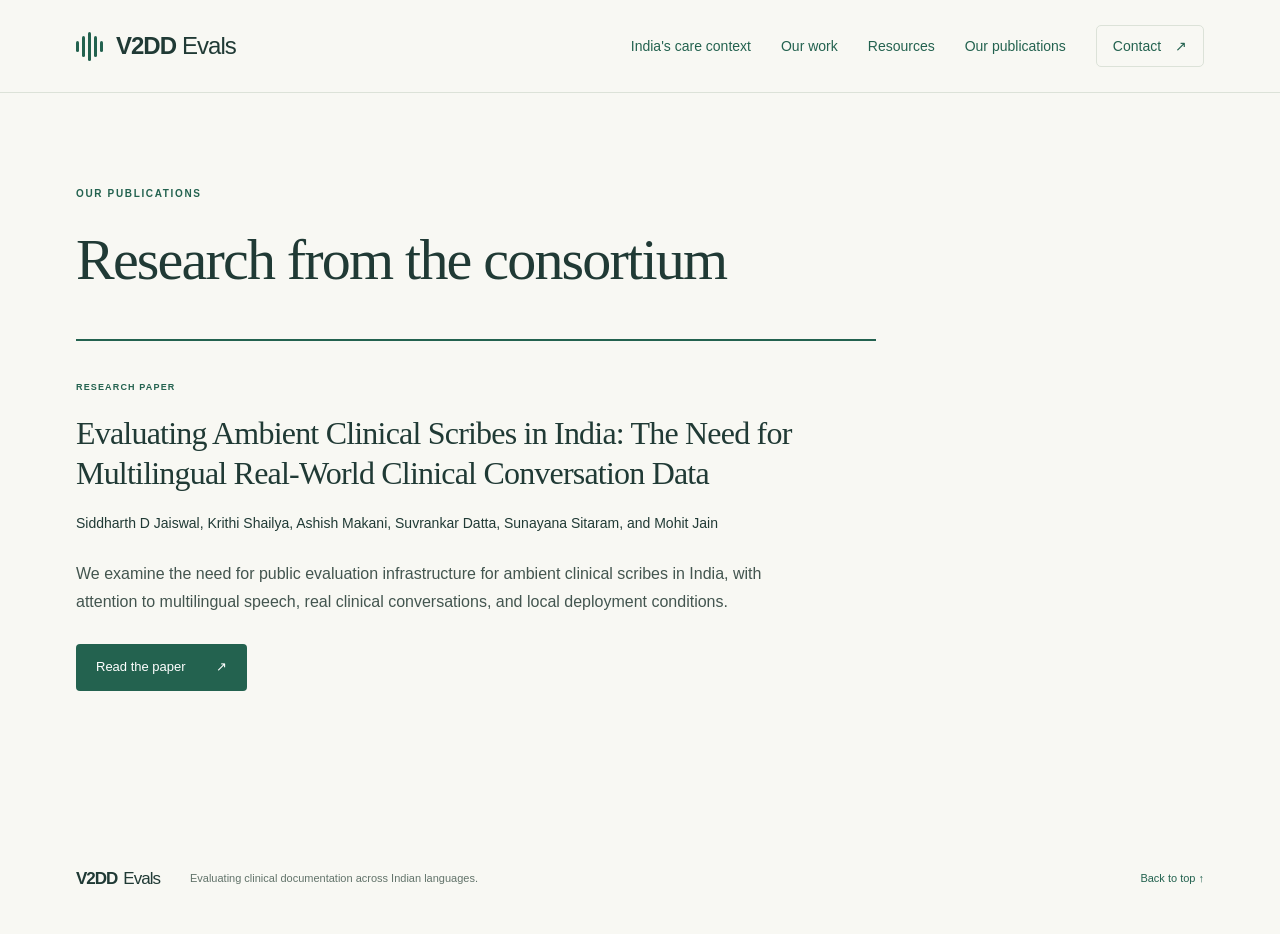
==== publications/index.html @ a0d6c0b4 "Add concise publications page and permalink" ====
<!doctype html>
<html lang="en">
<head>
<meta charset="utf-8"><meta name="viewport" content="width=device-width, initial-scale=1">
<meta name="description" content="Publications from the V2DD Evals consortium.">
<title>Our publications | V2DD Evals</title>
<link rel="icon" href="../favicon.svg" type="image/svg+xml">
<link rel="stylesheet" href="../styles.css">
</head>
<body>
<a class="skip-link" href="#main">Skip to content</a>
<header class="site-header"><div class="header-inner"><a class="brand" href="../" aria-label="V2DD Evals home"><span class="brand-icon" aria-hidden="true"><i></i><i></i><i></i><i></i><i></i></span>V2DD <span>Evals</span></a><nav aria-label="Main navigation"><a href="../#india">India's care context</a><a href="../#workstreams">Our work</a><a href="../#resources">Resources</a><a href="./">Our publications</a><a class="nav-contact" href="../#contact">Contact <span aria-hidden="true">↗</span></a></nav></div></header>
<main id="main"><section class="publication-page"><span class="eyebrow">Our publications</span><h1>Research from the consortium</h1><article class="publication-page-card"><span class="publication-type">Research paper</span><h2>Evaluating Ambient Clinical Scribes in India: The Need for Multilingual Real-World Clinical Conversation Data</h2><p class="publication-authors">Siddharth D Jaiswal, Krithi Shailya, Ashish Makani, Suvrankar Datta, Sunayana Sitaram, and Mohit Jain</p><p>We examine the need for public evaluation infrastructure for ambient clinical scribes in India, with attention to multilingual speech, real clinical conversations, and local deployment conditions.</p><a class="button" href="ml4h-2026.pdf">Read the paper <span aria-hidden="true">↗</span></a></article></section></main>
<footer><a class="brand" href="../">V2DD <span>Evals</span></a><p>Evaluating clinical documentation across Indian languages.</p><a href="#main">Back to top <span aria-hidden="true">↑</span></a></footer>
</body></html>
---- styles.css ----
:root{--paper:#f8f8f3;--ink:#203a35;--body:#43554f;--green:#23624f;--line:#dce2d8;--soft:#eef2e9;--muted:#62736a}*{box-sizing:border-box}html{scroll-behavior:smooth;scroll-padding-top:100px}body{margin:0;background:var(--paper);color:var(--body);font-family:-apple-system,BlinkMacSystemFont,"Segoe UI",sans-serif;font-size:16px;line-height:1.75;-webkit-font-smoothing:antialiased}a{color:var(--green);text-underline-offset:4px;text-decoration-thickness:1px}a:hover{color:#102e24}a:focus-visible{outline:3px solid #b47437;outline-offset:5px;border-radius:2px}.skip-link{position:absolute;top:-100px;left:20px;padding:10px 20px;background:white;z-index:10}.skip-link:focus{top:10px}.site-header{border-bottom:1px solid var(--line);background:var(--paper)}.header-inner{max-width:1200px;margin:auto;min-height:92px;display:flex;justify-content:space-between;align-items:center;padding:20px 36px;gap:24px}.brand{display:flex;gap:6px;align-items:center;font-size:24px;font-weight:650;letter-spacing:-1px;text-decoration:none;color:var(--ink);white-space:nowrap}.brand>span:not(.brand-icon){font-weight:350}.brand-icon{display:flex;gap:3px;height:30px;align-items:center;margin-right:7px}.brand-icon i{width:3px;background:var(--green);height:11px;border-radius:3px}.brand-icon i:nth-child(2),.brand-icon i:nth-child(4){height:21px}.brand-icon i:nth-child(3){height:29px}nav{display:flex;gap:30px;align-items:center}nav a{text-decoration:none;font-size:14px;padding:8px 0}.nav-contact{border:1px solid var(--line);padding:8px 16px;border-radius:5px}.nav-contact span{margin-left:10px}main,footer{max-width:1200px;margin:auto;padding:0 36px}.hero{padding:92px 0 74px;display:grid;grid-template-columns:1.2fr 1fr;align-items:center;gap:65px}.eyebrow{text-transform:uppercase;font-size:10px;letter-spacing:1.65px;font-weight:650;color:var(--green);display:block}.status-dot{display:inline-block;width:7px;height:7px;border-radius:50%;background:#779979;margin-right:8px}h1,h2{font-family:Georgia,"Times New Roman",serif;font-weight:400;color:var(--ink);letter-spacing:-1.8px}h1{font-size:clamp(40px,4.1vw,58px);line-height:1.09;margin:25px 0}h1 em{font-weight:400;color:var(--green)}.hero-description{font-size:16px;line-height:1.8;margin-bottom:29px;max-width:530px}.button{display:inline-flex;gap:30px;align-items:center;padding:12px 20px;border-radius:4px;background:var(--green);color:white;text-decoration:none;font-size:13px}.button:hover{color:white;background:#164633}.text-button{display:inline-block;text-decoration:none;font-size:12px;margin:17px 0 0 20px}.text-button span{margin-left:7px}.hero-visual{background:#edf1e7;border:1px solid #dae2d3;border-radius:10px;padding:25px 25px 0;transform:rotate(-1deg)}.visual-topline{display:flex;justify-content:space-between;align-items:center;gap:10px}.visual-topline .eyebrow{font-size:8px;letter-spacing:1.1px}.visual-topline>span:last-child{font-size:10px;color:var(--muted)}.conversation{text-align:center;background:#fafbf6;border:1px solid #e1e7d9;border-radius:7px;padding:28px 12px 14px;margin-top:26px}.language-words{display:flex;justify-content:center;align-items:center;gap:22px;color:var(--ink);font-size:24px;min-height:45px}.wave{height:70px;display:flex;gap:4px;justify-content:center;align-items:center;margin:13px 0 0}.wave i{height:var(--height);width:3px;background:#75937a;border-radius:4px}.conversation p{font-size:10px;color:var(--muted);margin:0}.flow-line{text-align:center;color:#6a8b71;font-size:23px;height:40px}.pipeline{display:grid;grid-template-columns:1fr 12px 1fr 12px 1fr;align-items:center;gap:5px;padding-bottom:20px}.pipeline>div{background:#fafbf6;border:1px solid #e1e7d9;border-radius:6px;padding:12px 8px;text-align:center}.step-number{font-size:9px;letter-spacing:1px;color:var(--muted)}.pipeline h3{font-size:13px;margin:3px 0;font-weight:550}.pipeline p{font-size:8px;margin:0;white-space:nowrap}.pipeline-arrow{font-size:13px;color:var(--muted)}.visual-foot{border-top:1px solid #d6dfcf;text-align:center;padding:14px 0;font-size:10px;color:var(--muted)}.small-cross{color:var(--green);margin-right:7px;font-size:14px}.consortium{padding:24px 0;border-top:1px solid var(--line);border-bottom:1px solid var(--line);display:flex;align-items:center;gap:35px}.consortium .eyebrow{white-space:nowrap}.consortium p{margin:0;font-size:13px;color:var(--muted)}.content-section{display:grid;grid-template-columns:270px minmax(0,1fr);gap:76px;padding:64px 0;border-bottom:1px solid var(--line)}h2{font-size:33px;line-height:1.2;letter-spacing:-.8px;margin:15px 0 0}.section-body>p:first-child{margin-top:0}.section-body p{margin:0 0 20px}.section-body p:last-child{margin-bottom:0}.section-body h3{font-weight:600;font-size:18px;line-height:1.4;letter-spacing:-.3px;color:var(--ink);margin:34px 0 12px}.section-body h3:first-child{margin-top:0}.section-body a{font-size:.9em}.section-body ul{padding:0;list-style:none;margin:28px 0 0;display:grid;grid-template-columns:1fr 1fr;gap:24px 32px}.section-body li{border-top:2px solid #c7d6c2;padding-top:15px;font-size:15px}.table-wrap{margin:25px 0;max-width:100%}table{border-collapse:collapse;width:100%;font-size:13px;text-align:left}th{font-weight:550;color:var(--ink)}thead{border-bottom:1px solid #bacbbb}thead th{font-size:10px;text-transform:uppercase;letter-spacing:.6px;padding:10px}td,tbody th{padding:16px 10px;vertical-align:top;border-bottom:1px solid var(--line)}.framework-table tbody th{width:25%}.framework-table td{width:37.5%}.language-table{background:var(--soft);border-radius:5px;overflow:hidden}.language-table td{font-size:23px;line-height:1.5;padding:10px 22px}.language-table th{padding-left:22px}.language-table tbody th{vertical-align:middle}.language-table thead th{padding-top:14px;padding-bottom:14px}#resources{margin-top:30px;border:0;background:var(--soft);padding:38px;border-radius:7px;gap:38px;grid-template-columns:270px minmax(0,1fr)}#contact{padding:48px 0}footer{display:flex;align-items:center;gap:30px;padding-top:27px;padding-bottom:35px}footer .brand{font-size:17px}footer p{font-size:11px;flex:1;color:var(--muted)}footer>a:last-child{font-size:11px;text-decoration:none;white-space:nowrap}@media(min-width:1400px){.hero{padding-top:108px;padding-bottom:90px}}@media(max-width:1000px){.hero{gap:35px;padding-top:65px}.content-section{gap:40px;grid-template-columns:230px minmax(0,1fr)}.language-words{gap:15px;font-size:21px}.text-button{margin-left:0;display:block}.hero-visual{padding:20px 16px 0}.pipeline p{font-size:7px}#resources{grid-template-columns:230px minmax(0,1fr)}}@media(max-width:740px){html{scroll-padding-top:25px}.header-inner{padding:18px 22px;min-height:78px}.brand{font-size:21px}nav{gap:18px}nav a{font-size:12px}nav a:nth-child(3){display:none}.nav-contact{padding:6px 10px}.nav-contact span{display:none}main,footer{padding-left:22px;padding-right:22px}.hero{grid-template-columns:1fr;gap:38px;padding:50px 0 42px}.hero-copy{max-width:570px}h1{font-size:clamp(41px,8vw,57px);max-width:570px}.desktop-break{display:none}.hero-description{font-size:16px}.text-button{display:inline-block;margin-left:18px}.hero-visual{transform:none;max-width:500px;width:100%;justify-self:center;padding:24px 24px 0}.language-words{font-size:25px;gap:27px}.pipeline p{font-size:9px}.visual-topline .eyebrow{font-size:9px}.consortium{display:block;padding:22px 0}.consortium p{margin-top:9px;font-size:12px}.content-section{grid-template-columns:1fr;gap:24px;padding:42px 0}h2{font-size:31px;max-width:440px}.section-body h3{font-size:18px}.section-body ul{gap:22px}.section-body{font-size:15px}.framework-table{font-size:11px}.framework-table td,.framework-table th{padding:13px 7px}#resources{grid-template-columns:1fr;padding:26px 22px;gap:20px}footer{flex-wrap:wrap;gap:12px 20px}footer p{flex-basis:70%;margin:0}footer>a:last-child{margin-left:auto}}@media(max-width:380px){.header-inner{padding-left:16px;padding-right:16px}nav{gap:12px}.nav-contact{border:0;padding-right:0}.brand-icon{display:none}main,footer{padding-left:18px;padding-right:18px}.hero-visual{padding:20px 14px 0}.language-words{gap:20px}.text-button{display:block;margin-left:0}.section-body ul{grid-template-columns:1fr}.framework-table{font-size:10px}h1{font-size:40px}}@media(prefers-reduced-motion:reduce){html{scroll-behavior:auto}}@media print{nav,.hero-visual,.button,.text-button,footer{display:none}.hero,.content-section,#resources{display:block;padding:20px 0}body{background:white;color:black}h1{font-size:32px}.section-heading{margin-bottom:15px}a{color:inherit}.consortium{padding:12px 0}.content-section{break-inside:avoid}}
/* The research figure uses the same reading order at every screen size. */
.evaluation-figure{margin:28px 0}.figure-label{font-size:11px;font-weight:600;color:var(--ink);margin-bottom:12px}.evaluation-level{display:grid;grid-template-columns:145px minmax(0,1fr);gap:20px;padding:23px 20px;border-top:1px solid #c7d5c6;background:#f0f3eb}.evaluation-level:nth-child(3){background:#e4ecdf}.evaluation-level:nth-child(4){background:#d6e3d0}.level-title>span{font-size:11px;color:var(--green)}.level-title h4{font-family:Georgia,serif;color:var(--ink);font-weight:400;font-size:20px;line-height:1.2;margin:8px 0}.level-detail>p{font-size:13px;color:var(--ink);font-weight:600;margin:0 0 8px}.level-detail ul{display:block;list-style:disc;padding-left:16px;margin:0}.level-detail li{border:0;padding:0;font-size:12px;line-height:1.7;margin:3px 0}.assessment{font-size:11px;color:var(--body);margin-top:11px}.evaluation-direction{font-size:11px;color:var(--green);border-top:1px solid #c0d0bd;padding:12px 0}.evaluation-direction span{margin-right:8px;font-size:16px}.evaluation-figure figcaption{font-size:11px;line-height:1.65;color:var(--muted);margin-top:10px}.hero-visual{transform:none;border-radius:3px}.conversation,.pipeline>div{border-radius:2px}.status-dot{display:none}#resources{border-radius:2px}@media(max-width:450px){.evaluation-level{grid-template-columns:1fr;gap:12px;padding:20px}.level-title{display:flex;align-items:baseline;gap:12px}.level-title h4{margin:0;font-size:21px}.level-detail>p{font-size:14px}.level-detail li{font-size:13px}.assessment{font-size:12px}.evaluation-direction{font-size:10px}}
/* Allow diagrams and copy to shrink below their intrinsic grid widths. */
.hero-copy,.hero-visual,.level-detail{min-width:0}.hero-description{overflow-wrap:break-word}@media(max-width:740px){.hero{grid-template-columns:minmax(0,1fr)}.visual-topline>span{min-width:0}.pipeline{grid-template-columns:minmax(0,1fr) 10px minmax(0,1fr) 10px minmax(0,1fr)}.pipeline p{white-space:normal}.language-words{gap:clamp(12px,5vw,27px)}.wave{gap:3px}.wave i{flex-shrink:1}.text-button{max-width:100%}}
.figure-intro{border-top:2px solid var(--green);padding:24px 0 20px}.figure-intro h4{font-family:Georgia,serif;font-size:29px;font-weight:400;line-height:1.2;color:var(--ink);margin:12px 0}.figure-intro>p{font-size:11px;color:var(--muted);margin:0}.evaluation-level{grid-template-columns:133px minmax(0,1fr);gap:22px;padding:24px 20px}.level-detail .level-question{font-size:15px;line-height:1.45;margin:0 0 12px}.level-detail .level-priorities{font-weight:400;font-size:13px;line-height:1.75;color:var(--body);margin:0 0 14px}.figure-method{margin:18px 0 0}.figure-method dt{text-transform:uppercase;font-size:9px;letter-spacing:1px;font-weight:650;color:var(--green);margin-top:14px}.figure-method dd{margin:5px 0 0;font-size:12px;line-height:1.75}.meaning-example{border-top:1px solid #c8d5c3;border-bottom:1px solid #c8d5c3;padding:12px 0;margin:16px 0}.example-words{display:flex;flex-wrap:wrap;gap:9px 16px;align-items:center;color:var(--ink);font-size:19px}.concept{font-family:Georgia,serif;font-style:italic;font-size:17px}.meaning-example p{font-size:11px;font-weight:400;margin:8px 0 0;color:var(--muted)}.section-body .figure-caption{font-size:11px;color:var(--muted);line-height:1.7;margin-top:-15px}@media(max-width:1000px){.evaluation-level{grid-template-columns:1fr;gap:14px}.level-title{display:flex;align-items:baseline;gap:12px}.level-title h4{margin:0}.level-title>span{font-size:11px}}@media(max-width:450px){.figure-intro h4{font-size:26px}.evaluation-level{padding:22px 18px}.level-detail .level-question{font-size:16px}.figure-method dd{font-size:13px}.figure-method dt{font-size:10px}}
.scope-badge{display:block;text-transform:uppercase;letter-spacing:1px;color:var(--green);font:650 9px/1.4 -apple-system,BlinkMacSystemFont,"Segoe UI",sans-serif;margin-top:12px}.evaluation-level:not(:first-of-type) .scope-badge{color:#66776d}.technical-components{display:grid;grid-template-columns:1fr 1fr;gap:12px;border-top:1px solid #c8d5c3;border-bottom:1px solid #c8d5c3;padding:15px 0;margin:12px 0 4px}.technical-components>div{padding:12px 14px;background:rgba(255,255,255,.38)}.technical-components strong{font-size:13px;color:var(--ink)}.technical-components p{font-size:11px;line-height:1.65;margin:6px 0 0;color:var(--body)}.section-body strong{font-weight:700;color:var(--ink)}
.benchmark-level{background:#e9f0e4!important;border:1px solid #c9d9c3}.benchmark-level .level-title{padding-top:2px}.context-divider{display:flex;align-items:baseline;gap:20px;border-top:1px solid #bdcdb9;margin:34px 0 0;padding:25px 20px 18px}.context-divider span{text-transform:uppercase;letter-spacing:1.4px;font-size:10px;font-weight:700;color:var(--green);white-space:nowrap}.context-divider p{font-size:12px;color:var(--muted);margin:0}.context-level{margin-top:0;border-top:1px solid #c5d4c0}.context-level+.context-level{border-top:1px solid #c5d4c0}.context-level .level-title h4{font-size:25px}.evaluation-figure>.context-level:last-of-type{border-bottom:1px solid #c5d4c0}@media(max-width:740px){.context-divider{display:block;padding-left:18px;padding-right:18px}.context-divider p{margin-top:8px}.benchmark-level{border-left:0;border-right:0}.context-level .level-title h4{font-size:23px}}
.institution-section{border-top:1px solid var(--line);border-bottom:1px solid var(--line);padding:28px 0 0}.institution-logos{display:grid;grid-template-columns:repeat(4,minmax(0,1fr));gap:25px;background:#fff;margin-top:20px;padding:26px 20px}.institution{display:flex;flex-direction:column;align-items:center;justify-content:flex-end;gap:16px;text-decoration:none;text-align:center;min-width:0}.institution img{display:block;max-width:100%;width:100%;height:82px;object-fit:contain}.institution img.microsoft-logo{width:190px;object-fit:contain}.institution img.icmr-logo{object-fit:cover;object-position:center 52%}.institution img.koita-logo{width:175px;object-fit:contain}.institution>span{font-size:11px;line-height:1.5;color:var(--muted);min-height:34px}.institution small{display:block;font-size:10px}.funding-acknowledgement{display:grid;grid-template-columns:230px minmax(0,1fr);align-items:center;gap:42px;padding:30px 10px}.funding-acknowledgement img{display:block;width:230px;max-width:100%;height:auto}.funding-acknowledgement p{font-size:13px;margin:7px 0 0;max-width:600px}@media(max-width:740px){.institution-logos{grid-template-columns:repeat(2,minmax(0,1fr));gap:26px 20px;padding:24px 15px}.institution img{height:65px}.institution>span{font-size:10px}.funding-acknowledgement{grid-template-columns:1fr;gap:20px;padding:28px 0}.funding-acknowledgement img{width:200px}.institution img.koita-logo{width:150px}}@media(max-width:380px){.institution-logos{gap:24px 15px;padding:22px 12px}.institution img{height:53px}.institution>span{font-size:9px}}
@media(max-width:450px){.header-inner{flex-wrap:wrap;gap:8px}.header-inner nav{width:100%;justify-content:space-between;gap:12px}.header-inner nav a{font-size:12px}.nav-contact{border:0;padding-left:0;padding-right:0}}
@media(max-width:380px){.header-inner nav a:first-child{display:none}}
.publication-page{padding:92px 0 110px;max-width:920px}.publication-page h1{font-size:clamp(40px,5vw,58px);margin:25px 0 48px}.publication-page-card{max-width:800px;border-top:2px solid var(--green);padding:30px 0}.publication-page-card h2{font-size:32px;line-height:1.25;letter-spacing:-.8px;margin:14px 0 18px}.publication-page-card p{max-width:700px}.publication-page-card .publication-authors{font-size:14px;color:var(--ink);margin-bottom:25px}.publication-page-card .button{margin-top:12px}@media(max-width:740px){.publication-page{padding:58px 0 75px}.publication-page h1{margin-bottom:34px}.publication-page-card h2{font-size:27px}}
.fever-mapping{display:flex;justify-content:center;align-items:center;gap:9px;margin:10px 0 2px;font-family:Georgia,serif;font-size:20px;color:var(--green)}.fever-mapping>span{font-family:inherit;font-size:19px;color:#75937a}.conversation .wave{margin-top:4px}
.publications-section{display:grid;grid-template-columns:270px minmax(0,1fr);gap:76px;padding:64px 0;border-top:1px solid var(--line)}.publications-section h2{margin-top:15px}.publication-card{display:flex;align-items:center;justify-content:space-between;gap:30px;padding:24px 26px;background:var(--soft);border:1px solid #dfe7d9;border-radius:2px}.publication-type{text-transform:uppercase;letter-spacing:1.15px;font-size:9px;font-weight:700;color:var(--green)}.publication-card h3{font-family:Georgia,serif;font-size:23px;line-height:1.25;font-weight:400;color:var(--ink);margin:10px 0 6px}.publication-card p{font-size:12px;line-height:1.6;color:var(--muted);margin:0}.publication-card .button{white-space:nowrap;flex-shrink:0}@media(max-width:740px){.publications-section{grid-template-columns:1fr;gap:22px;padding:42px 0}.publication-card{display:block;padding:22px}.publication-card .button{margin-top:20px}}
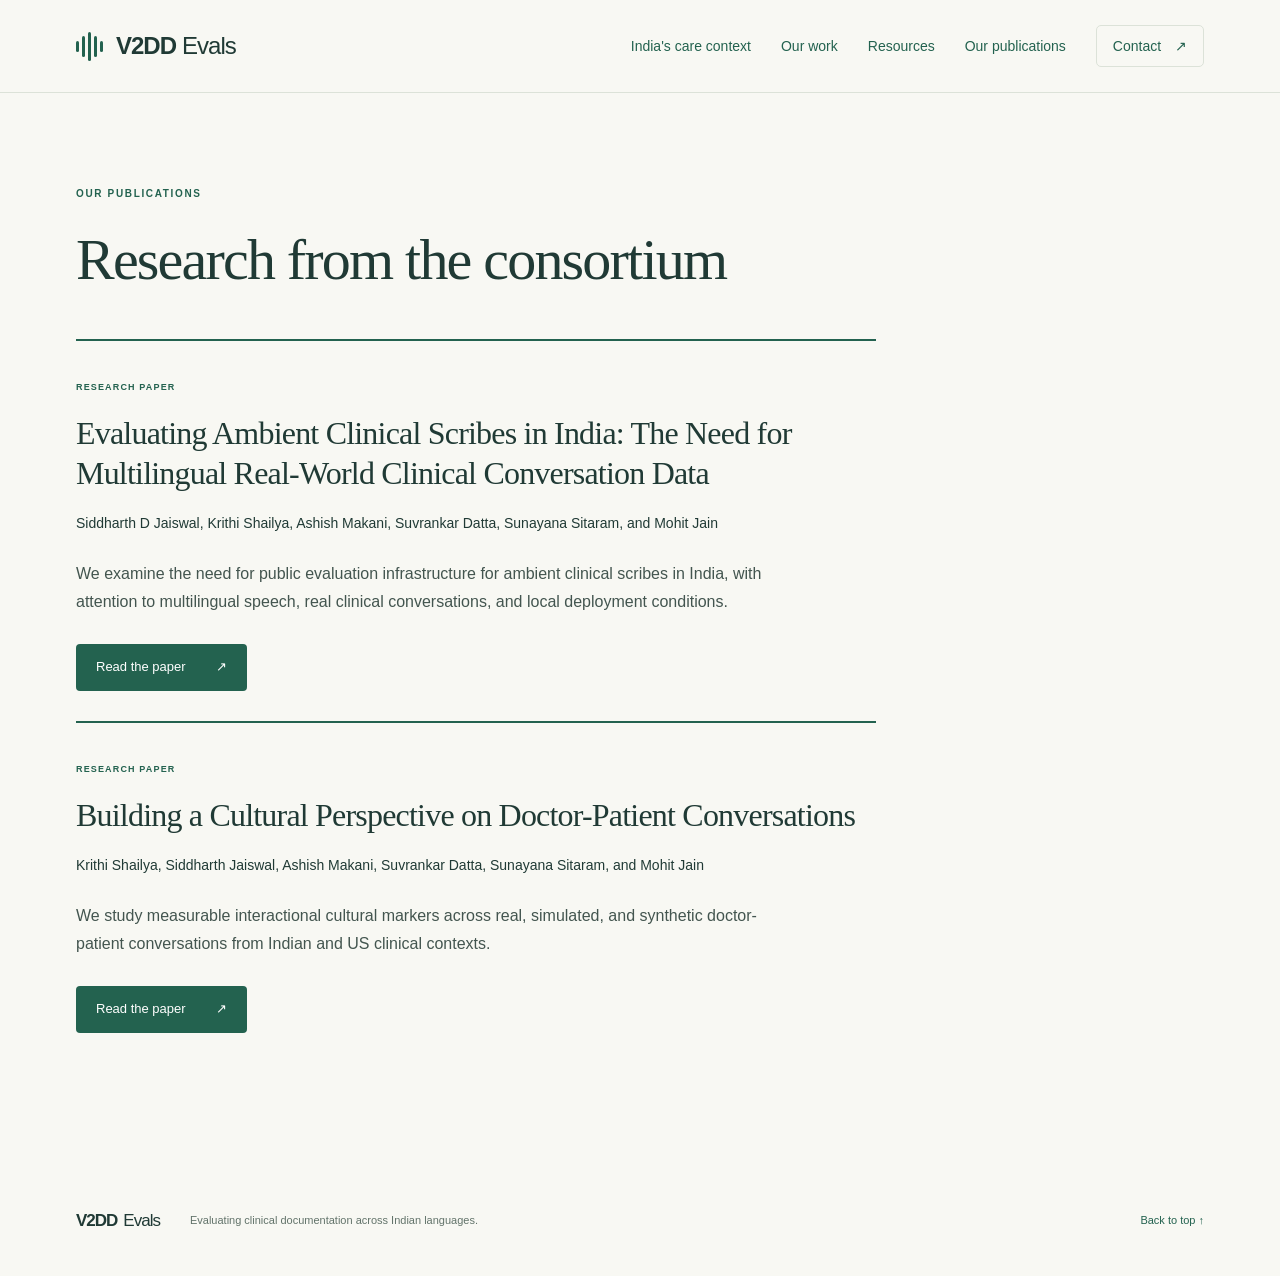
==== commit 6f074e3b: "Add cultural perspective paper to publications" ====
--- a/publications/index.html
+++ b/publications/index.html
@@ -10,6 +10,6 @@
 <body>
 <a class="skip-link" href="#main">Skip to content</a>
 <header class="site-header"><div class="header-inner"><a class="brand" href="../" aria-label="V2DD Evals home"><span class="brand-icon" aria-hidden="true"><i></i><i></i><i></i><i></i><i></i></span>V2DD <span>Evals</span></a><nav aria-label="Main navigation"><a href="../#india">India's care context</a><a href="../#workstreams">Our work</a><a href="../#resources">Resources</a><a href="./">Our publications</a><a class="nav-contact" href="../#contact">Contact <span aria-hidden="true">↗</span></a></nav></div></header>
-<main id="main"><section class="publication-page"><span class="eyebrow">Our publications</span><h1>Research from the consortium</h1><article class="publication-page-card"><span class="publication-type">Research paper</span><h2>Evaluating Ambient Clinical Scribes in India: The Need for Multilingual Real-World Clinical Conversation Data</h2><p class="publication-authors">Siddharth D Jaiswal, Krithi Shailya, Ashish Makani, Suvrankar Datta, Sunayana Sitaram, and Mohit Jain</p><p>We examine the need for public evaluation infrastructure for ambient clinical scribes in India, with attention to multilingual speech, real clinical conversations, and local deployment conditions.</p><a class="button" href="ml4h-2026.pdf">Read the paper <span aria-hidden="true">↗</span></a></article></section></main>
+<main id="main"><section class="publication-page"><span class="eyebrow">Our publications</span><h1>Research from the consortium</h1><article class="publication-page-card"><span class="publication-type">Research paper</span><h2>Evaluating Ambient Clinical Scribes in India: The Need for Multilingual Real-World Clinical Conversation Data</h2><p class="publication-authors">Siddharth D Jaiswal, Krithi Shailya, Ashish Makani, Suvrankar Datta, Sunayana Sitaram, and Mohit Jain</p><p>We examine the need for public evaluation infrastructure for ambient clinical scribes in India, with attention to multilingual speech, real clinical conversations, and local deployment conditions.</p><a class="button" href="ambient-scribes-india.pdf">Read the paper <span aria-hidden="true">↗</span></a></article><article class="publication-page-card"><span class="publication-type">Research paper</span><h2>Building a Cultural Perspective on Doctor-Patient Conversations</h2><p class="publication-authors">Krithi Shailya, Siddharth Jaiswal, Ashish Makani, Suvrankar Datta, Sunayana Sitaram, and Mohit Jain</p><p>We study measurable interactional cultural markers across real, simulated, and synthetic doctor-patient conversations from Indian and US clinical contexts.</p><a class="button" href="cultural-perspective-doctor-patient.pdf">Read the paper <span aria-hidden="true">↗</span></a></article></section></main>
 <footer><a class="brand" href="../">V2DD <span>Evals</span></a><p>Evaluating clinical documentation across Indian languages.</p><a href="#main">Back to top <span aria-hidden="true">↑</span></a></footer>
 </body></html>
--- a/styles.css
+++ b/styles.css
@@ -9,6 +9,6 @@
 .institution-section{border-top:1px solid var(--line);border-bottom:1px solid var(--line);padding:28px 0 0}.institution-logos{display:grid;grid-template-columns:repeat(4,minmax(0,1fr));gap:25px;background:#fff;margin-top:20px;padding:26px 20px}.institution{display:flex;flex-direction:column;align-items:center;justify-content:flex-end;gap:16px;text-decoration:none;text-align:center;min-width:0}.institution img{display:block;max-width:100%;width:100%;height:82px;object-fit:contain}.institution img.microsoft-logo{width:190px;object-fit:contain}.institution img.icmr-logo{object-fit:cover;object-position:center 52%}.institution img.koita-logo{width:175px;object-fit:contain}.institution>span{font-size:11px;line-height:1.5;color:var(--muted);min-height:34px}.institution small{display:block;font-size:10px}.funding-acknowledgement{display:grid;grid-template-columns:230px minmax(0,1fr);align-items:center;gap:42px;padding:30px 10px}.funding-acknowledgement img{display:block;width:230px;max-width:100%;height:auto}.funding-acknowledgement p{font-size:13px;margin:7px 0 0;max-width:600px}@media(max-width:740px){.institution-logos{grid-template-columns:repeat(2,minmax(0,1fr));gap:26px 20px;padding:24px 15px}.institution img{height:65px}.institution>span{font-size:10px}.funding-acknowledgement{grid-template-columns:1fr;gap:20px;padding:28px 0}.funding-acknowledgement img{width:200px}.institution img.koita-logo{width:150px}}@media(max-width:380px){.institution-logos{gap:24px 15px;padding:22px 12px}.institution img{height:53px}.institution>span{font-size:9px}}
 @media(max-width:450px){.header-inner{flex-wrap:wrap;gap:8px}.header-inner nav{width:100%;justify-content:space-between;gap:12px}.header-inner nav a{font-size:12px}.nav-contact{border:0;padding-left:0;padding-right:0}}
 @media(max-width:380px){.header-inner nav a:first-child{display:none}}
-.publication-page{padding:92px 0 110px;max-width:920px}.publication-page h1{font-size:clamp(40px,5vw,58px);margin:25px 0 48px}.publication-page-card{max-width:800px;border-top:2px solid var(--green);padding:30px 0}.publication-page-card h2{font-size:32px;line-height:1.25;letter-spacing:-.8px;margin:14px 0 18px}.publication-page-card p{max-width:700px}.publication-page-card .publication-authors{font-size:14px;color:var(--ink);margin-bottom:25px}.publication-page-card .button{margin-top:12px}@media(max-width:740px){.publication-page{padding:58px 0 75px}.publication-page h1{margin-bottom:34px}.publication-page-card h2{font-size:27px}}
+.publication-list{display:grid;gap:18px}.publication-page{padding:92px 0 110px;max-width:920px}.publication-page h1{font-size:clamp(40px,5vw,58px);margin:25px 0 48px}.publication-page-card{max-width:800px;border-top:2px solid var(--green);padding:30px 0}.publication-page-card h2{font-size:32px;line-height:1.25;letter-spacing:-.8px;margin:14px 0 18px}.publication-page-card p{max-width:700px}.publication-page-card .publication-authors{font-size:14px;color:var(--ink);margin-bottom:25px}.publication-page-card .button{margin-top:12px}@media(max-width:740px){.publication-page{padding:58px 0 75px}.publication-page h1{margin-bottom:34px}.publication-page-card h2{font-size:27px}}
 .fever-mapping{display:flex;justify-content:center;align-items:center;gap:9px;margin:10px 0 2px;font-family:Georgia,serif;font-size:20px;color:var(--green)}.fever-mapping>span{font-family:inherit;font-size:19px;color:#75937a}.conversation .wave{margin-top:4px}
 .publications-section{display:grid;grid-template-columns:270px minmax(0,1fr);gap:76px;padding:64px 0;border-top:1px solid var(--line)}.publications-section h2{margin-top:15px}.publication-card{display:flex;align-items:center;justify-content:space-between;gap:30px;padding:24px 26px;background:var(--soft);border:1px solid #dfe7d9;border-radius:2px}.publication-type{text-transform:uppercase;letter-spacing:1.15px;font-size:9px;font-weight:700;color:var(--green)}.publication-card h3{font-family:Georgia,serif;font-size:23px;line-height:1.25;font-weight:400;color:var(--ink);margin:10px 0 6px}.publication-card p{font-size:12px;line-height:1.6;color:var(--muted);margin:0}.publication-card .button{white-space:nowrap;flex-shrink:0}@media(max-width:740px){.publications-section{grid-template-columns:1fr;gap:22px;padding:42px 0}.publication-card{display:block;padding:22px}.publication-card .button{margin-top:20px}}
